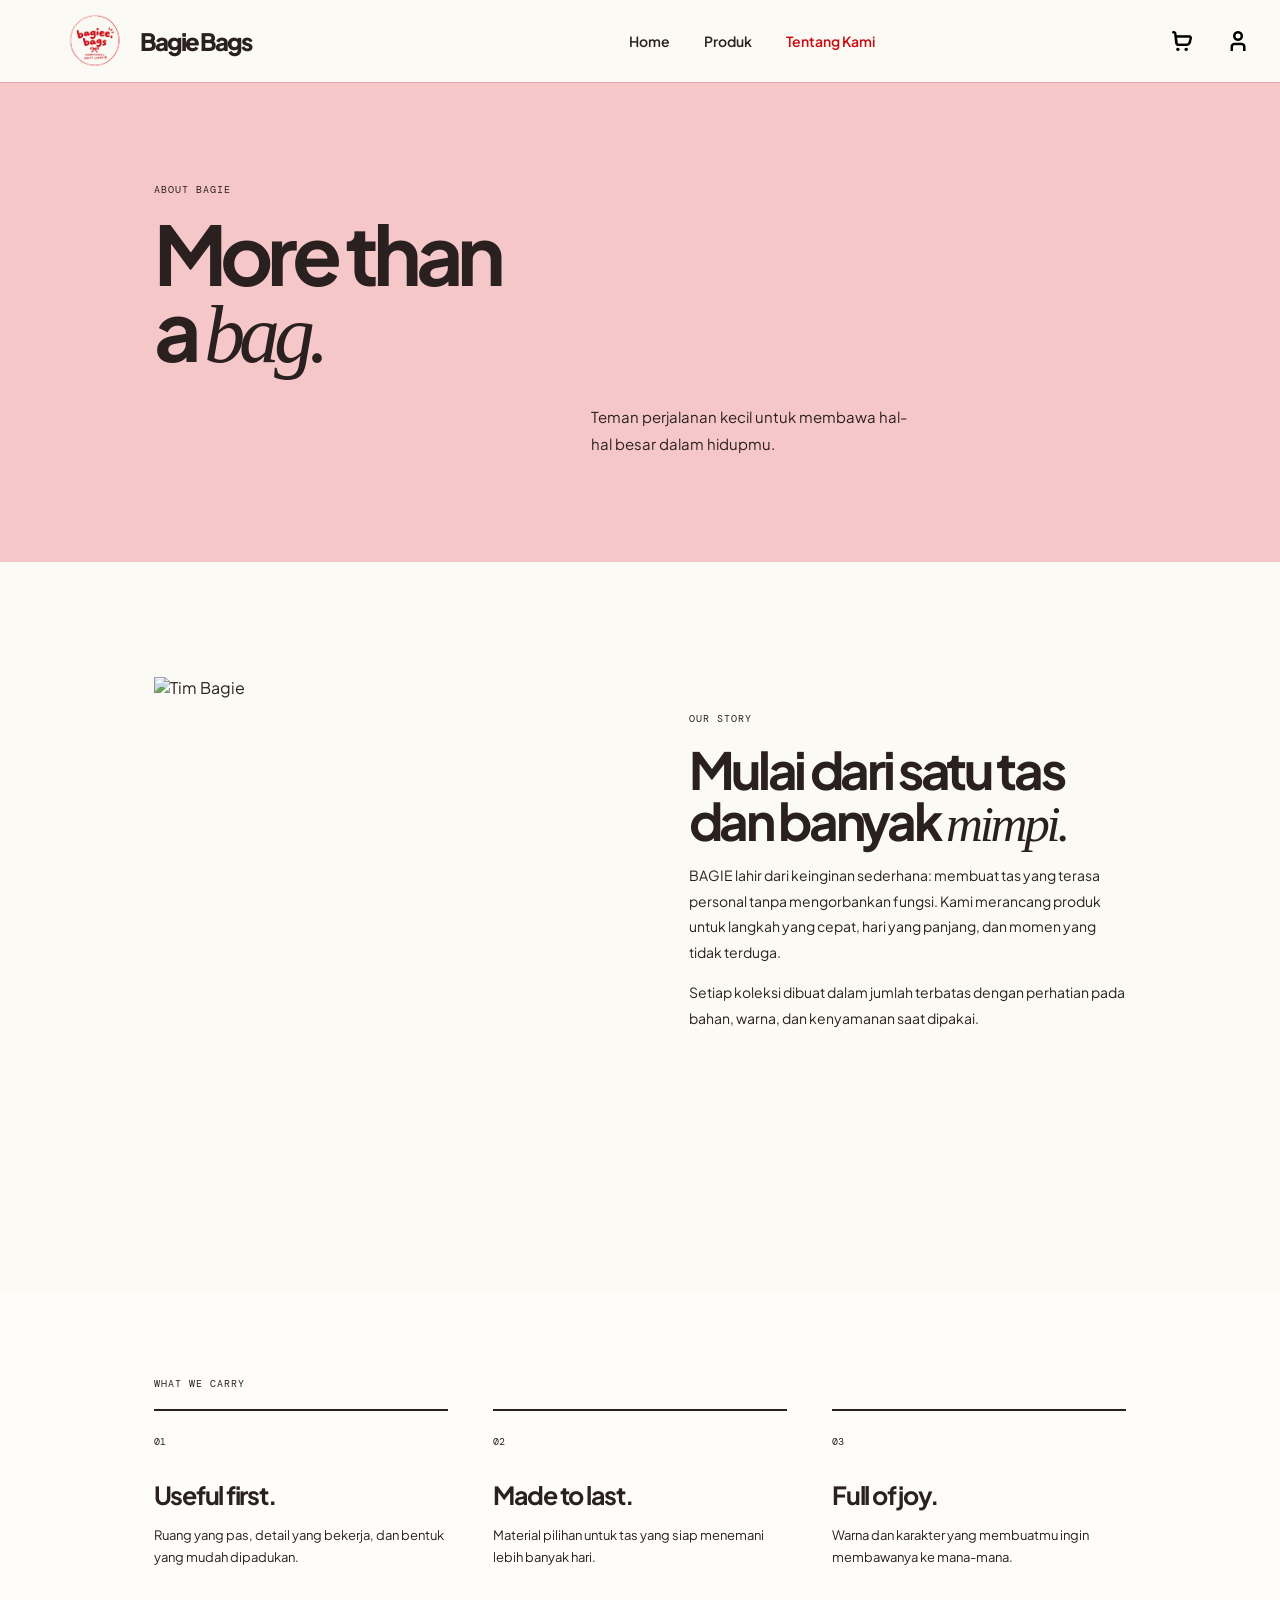
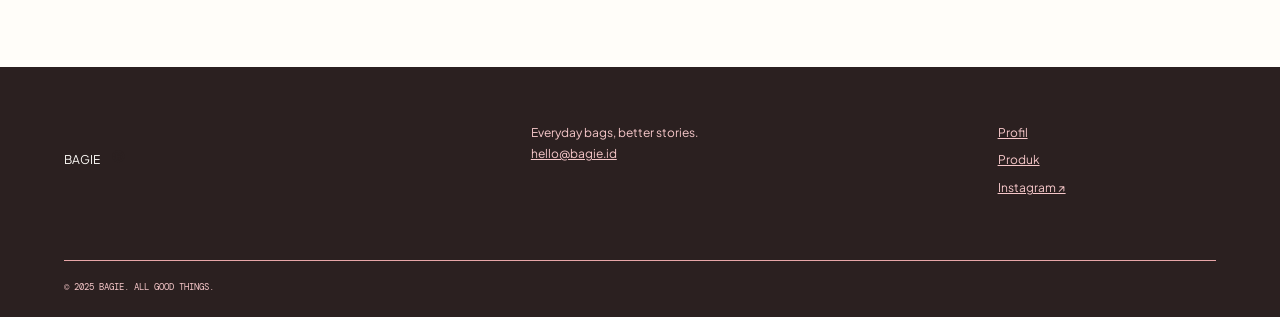
==== AboutUs.html @ 37ad92c9 "fix directory" ====
<!doctype html>
<html lang="id">
  <head>
    <meta charset="UTF-8" />
    <meta name="viewport" content="width=device-width, initial-scale=1.0" />
    <title>Tentang BAGIE</title>
    <link rel="preconnect" href="https://fonts.googleapis.com" />
    <link rel="preconnect" href="https://fonts.gstatic.com" crossorigin />
    <link
      href="https://fonts.googleapis.com/css2?family=DM+Mono:wght@400;500&family=Plus+Jakarta+Sans:wght@400;500;600;700;800&display=swap"
      rel="stylesheet"
    />
    <link rel="stylesheet" href="./assets/css/style.css" />
  </head>
  <body>
    <!-- <div class="announcement">
      GRATIS ONGKIR UNTUK PEMBELIAN MIN. RP500.000 <span>✦</span> KIRIM KE
      SELURUH INDONESIA
    </div> -->
    <header class="header">
      <a class="logo" href="index.html"
        ><img
          src="../assets/logo/logo_rb_bagiee.bags.png"
          alt="Bagiee Bags Logo"
        /><span>Bagie Bags</span></a
      >
      <button class="menu-toggle" aria-label="Buka menu">☰</button>
      <nav class="nav">
        <a href="index.html">Home</a><a href="products.html">Produk</a
        ><a class="selected" href="AboutUs.html">Tentang Kami</a>
      </nav>
      <span class="icon-links"
        ><a class="card-link" href="products.html"
          ><img
            src="../assets/icons/card.png"
            alt="Keranjang" /><span></span></a
        ><a class="card-link" href="products.html"
          ><img src="../assets/icons/user.png" alt="Akun" /><span></span></a
      ></span>
    </header>
    <main class="profile">
      <section class="profile-hero">
        <p class="eyebrow">ABOUT BAGIE</p>
        <h1>More than<br />a <em>bag.</em></h1>
        <p>Teman perjalanan kecil untuk membawa hal-hal besar dalam hidupmu.</p>
      </section>
      <section class="story">
        <img
          src="https://images.unsplash.com/photo-1556761175-b413da4baf72?auto=format&fit=crop&w=1100&q=85"
          alt="Tim Bagie"
        />
        <div>
          <p class="eyebrow">OUR STORY</p>
          <h2>Mulai dari satu tas dan banyak <em>mimpi.</em></h2>
          <p>
            BAGIE lahir dari keinginan sederhana: membuat tas yang terasa
            personal tanpa mengorbankan fungsi. Kami merancang produk untuk
            langkah yang cepat, hari yang panjang, dan momen yang tidak terduga.
          </p>
          <p>
            Setiap koleksi dibuat dalam jumlah terbatas dengan perhatian pada
            bahan, warna, dan kenyamanan saat dipakai.
          </p>
        </div>
      </section>
      <section class="values">
        <p class="eyebrow">WHAT WE CARRY</p>
        <div>
          <article>
            <span>01</span>
            <h3>Useful first.</h3>
            <p>
              Ruang yang pas, detail yang bekerja, dan bentuk yang mudah
              dipadukan.
            </p>
          </article>
          <article>
            <span>02</span>
            <h3>Made to last.</h3>
            <p>
              Material pilihan untuk tas yang siap menemani lebih banyak hari.
            </p>
          </article>
          <article>
            <span>03</span>
            <h3>Full of joy.</h3>
            <p>
              Warna dan karakter yang membuatmu ingin membawanya ke mana-mana.
            </p>
          </article>
        </div>
      </section>
    </main>
    <footer>
      <a class="logo" href="index.html">BAGIE<span>®</span></a>
      <div>
        <p>Everyday bags, better stories.</p>
        <a href="mailto:hello@bagie.id">hello@bagie.id</a>
      </div>
      <div class="footer-links">
        <a href="AboutUs.html">Profil</a><a href="products.html">Produk</a
        ><a href="https://instagram.com" target="_blank">Instagram ↗</a>
      </div>
      <p class="copyright">© 2025 BAGIE. ALL GOOD THINGS.</p>
    </footer>
    <script src="./assets/js/script.js"></script>
  </body>
</html>
---- assets/css/style.css ----
:root {
  --ink: #2b2020;
  --cream: #fcfaf4;
  --orange: #cb0a12;
  --lime: #f6c7c9;
  --line: #e8a6a8;
  --surface: #fffdf9;
  --mono: "DM Mono", monospace;
}

/* Scrollbar tipis bernuansa putih-abu */
html {
  scrollbar-width: thin;
  scrollbar-color: #cfcfcf #ffffff;
}

::-webkit-scrollbar {
  width: 7px;
}

::-webkit-scrollbar-track {
  background: #ffffff;
}

::-webkit-scrollbar-thumb {
  background: #cfcfcf;
  border: 2px solid #ffffff;
  border-radius: 999px;
}

::-webkit-scrollbar-thumb:hover {
  background: #b6b6b6;
}
* {
  box-sizing: border-box;
}
html {
  scroll-behavior: smooth;
}
body {
  margin: 0;
  background: var(--cream);
  color: var(--ink);
  font-family: "Plus Jakarta Sans", sans-serif;
}
.announcement {
  background: var(--ink);
  color: var(--cream);
  text-align: center;
  font: 10px var(--mono);
  letter-spacing: 0.08em;
  padding: 11px 15px;
}
.announcement span {
  color: var(--lime);
  margin: 0 18px;
}
.header {
  height: 83px;
  border-bottom: 1px solid var(--line);
  display: flex;
  align-items: center;
  justify-content: space-between;
  padding-left: 4.7%;
  padding-right: 2%;
  position: relative;
  background: var(--cream);
  z-index: 5;
}
.logo {
  text-decoration: none;
  display: flex;
  align-items: center;
  gap: 10px;
}
.logo span {
  color: var(--ink);
  font-size: 24px;
  font-weight: 800;
  letter-spacing: -2px;
  position: relative;
  display: inline-block;
}
.logo img {
  width: 70px;
  height: auto;
}
.nav {
  display: flex;
  gap: 34px;
  margin-left: 80px;
}
.nav a,
.card-link {
  color: var(--ink);
  text-decoration: none;
  font-size: 14px;
  font-weight: 600;
  display: flex;
  align-items: center;
}
.card-link img {
  width: 20px;
  height: auto;
  margin-right: 6px;
}
.nav a.selected,
.nav a:hover {
  color: var(--orange);
}
.icon-links {
  display: flex;
  gap: 30px;
}
.menu-toggle {
  display: none;
  border: 0;
  background: none;
  font-size: 22px;
}
.hero {
  min-height: 570px;
  display: grid;
  grid-template-columns: 47% 46% 7%;
  padding-left: 9.5%;
  background: var(--lime);
  overflow: hidden;
}
.hero-copy {
  padding: 83px 25px 60px 0;
}
.eyebrow {
  font: 10px var(--mono);
  letter-spacing: 0.1em;
  margin: 0 0 19px;
}
.hero h1,
.profile h1 {
  font-size: clamp(48px, 6.4vw, 92px);
  line-height: 0.93;
  letter-spacing: -0.075em;
  margin: 0;
  font-weight: 700;
}
.hero h1 em,
h2 em,
.profile h1 em {
  font-family: Georgia, serif;
  font-weight: 400;
}
.hero-text {
  max-width: 315px;
  font-size: 14px;
  line-height: 1.8;
  margin: 27px 0 28px;
}
.button {
  display: inline-flex;
  align-items: center;
  gap: 36px;
  background: var(--ink);
  color: white;
  text-decoration: none;
  font-size: 12px;
  font-weight: 700;
  padding: 16px 18px;
}
.button span {
  color: var(--lime);
  font-size: 18px;
}
.hero-image {
  height: 100%;
  position: relative;
}
.hero-image img {
  width: 100%;
  height: 100%;
  min-height: 570px;
  object-fit: cover;
  filter: saturate(0.8);
}
.image-label {
  position: absolute;
  z-index: 1;
  right: 14px;
  bottom: 13px;
  color: var(--surface);
  font: 9px var(--mono);
  text-align: right;
  letter-spacing: 0.1em;
}
.vertical-text {
  writing-mode: vertical-rl;
  font: 10px var(--mono);
  letter-spacing: 0.12em;
  align-self: center;
}
.intro {
  padding: 130px 12% 128px;
  display: grid;
  grid-template-columns: 50% 40%;
  column-gap: 10%;
}
.intro .eyebrow {
  grid-column: 1;
}
.intro h2,
.section-head h2,
.story h2 {
  font-size: clamp(39px, 4.8vw, 68px);
  line-height: 0.98;
  letter-spacing: -0.065em;
  margin: 0;
  grid-column: 1;
}
.intro > p:not(.eyebrow) {
  grid-column: 2;
  grid-row: 2;
  font-size: 15px;
  line-height: 1.8;
  margin: 5px 0 20px;
}
.text-link {
  grid-column: 2;
  color: var(--ink);
  font-size: 12px;
  font-weight: 700;
  text-decoration: none;
  align-self: end;
}
.collection {
  padding: 84px 5% 110px;
  background: var(--surface);
}
.section-head {
  display: flex;
  justify-content: space-between;
  align-items: end;
}
.section-head h2 {
  margin: 0;
}
.product-count {
  font: 10px var(--mono);
  margin: 0 0 7px;
}
.filters {
  display: flex;
  gap: 8px;
  margin: 42px 0 30px;
  overflow: auto;
}
.filter {
  border: 1px solid var(--line);
  border-radius: 25px;
  padding: 10px 17px;
  background: transparent;
  font: 11px var(--mono);
  white-space: nowrap;
  cursor: pointer;
}
.filter.active,
.filter:hover {
  background: var(--ink);
  border-color: var(--ink);
  color: var(--surface);
}
.products {
  display: grid;
  grid-template-columns: repeat(4, 1fr);
  gap: 22px;
}
.product-card {
  display: block;
  color: inherit;
  text-decoration: none;
  transition: transform 0.25s;
}
.product-card:hover {
  transform: translateY(-6px);
}
.product-photo {
  height: 330px;
  background: var(--lime);
  overflow: hidden;
  position: relative;
}
.product-photo img {
  width: 100%;
  height: 100%;
  object-fit: cover;
  transition: transform 0.4s;
}
.product-card:hover img {
  transform: scale(1.05);
}
.badge {
  position: absolute;
  left: 11px;
  top: 11px;
  padding: 6px 8px;
  background: var(--surface);
  font: 9px var(--mono);
  z-index: 1;
}
.product-meta {
  display: flex;
  justify-content: space-between;
  gap: 10px;
  padding-top: 13px;
}
.product-name {
  font-size: 13px;
  font-weight: 700;
  margin: 0;
}
.product-type,
.product-price {
  font: 10px var(--mono);
  margin: 5px 0 0;
}
.product-price {
  white-space: nowrap;
}
.banner {
  background: var(--orange);
  min-height: 410px;
  color: var(--surface);
  padding: 72px 10%;
  display: flex;
  justify-content: space-between;
  align-items: end;
}
.banner h2 {
  font-size: clamp(44px, 5.5vw, 75px);
  letter-spacing: -0.07em;
  line-height: 0.94;
  margin: 0 0 30px;
}
.banner h2 em {
  font-family: Georgia, serif;
  font-weight: 400;
}
.button.light {
  background: var(--surface);
  color: var(--ink);
}
.banner-number {
  font:
    clamp(65px, 10vw, 135px) Georgia,
    serif;
  margin: 0;
  line-height: 0.8;
}
.banner-number span {
  font-family: var(--mono);
  font-size: 0.4em;
}
footer {
  background: var(--ink);
  color: var(--cream);
  padding: 55px 5% 24px;
  display: grid;
  grid-template-columns: 2fr 2fr 1fr;
  gap: 30px;
}
footer .logo {
  color: var(--surface);
}
footer p,
footer a {
  font-size: 12px;
  color: var(--lime);
  line-height: 1.8;
  margin: 0;
}
footer a {
  display: block;
}
.footer-links {
  display: grid;
  gap: 6px;
}
.copyright {
  grid-column: 1/-1;
  border-top: 1px solid var(--line);
  padding-top: 20px;
  margin-top: 32px !important;
  font: 9px var(--mono);
}
/* Profile */
.catalogue-intro {
  padding: 105px 12% 92px;
  background: var(--lime);
}
.catalogue-intro h1 {
  font-size: clamp(55px, 7vw, 98px);
  letter-spacing: -0.075em;
  line-height: 0.92;
  margin: 0;
}
.catalogue-intro h1 em {
  font-family: Georgia, serif;
  font-weight: 400;
}
.catalogue-intro > p:last-child {
  max-width: 340px;
  font-size: 14px;
  line-height: 1.8;
  margin: 30px 0 0 45%;
}
.catalogue-list {
  padding: 38px 5% 110px;
  background: var(--surface);
}
.catalogue-bar {
  display: flex;
  justify-content: space-between;
  border-bottom: 1px solid var(--line);
  padding-bottom: 18px;
  margin-bottom: 30px;
}
.catalogue-bar p {
  font: 10px var(--mono);
  letter-spacing: 0.08em;
  margin: 0;
}
.catalogue-grid .product-photo {
  height: 375px;
}
.profile-hero {
  padding: 100px 12% 105px;
  background: var(--lime);
}
.profile-hero > p:last-child {
  max-width: 330px;
  font-size: 15px;
  line-height: 1.8;
  margin: 30px 0 0 45%;
}
.story {
  display: grid;
  grid-template-columns: 1fr 1fr;
  gap: 10%;
  padding: 115px 12%;
}
.story img {
  width: 100%;
  height: 500px;
  object-fit: cover;
  filter: saturate(0.75);
}
.story > div {
  padding-top: 35px;
}
.story h2 {
  font-size: clamp(34px, 4vw, 58px);
}
.story p:not(.eyebrow) {
  font-size: 14px;
  line-height: 1.85;
}
.values {
  padding: 85px 12%;
  background: var(--surface);
}
.values > div {
  display: grid;
  grid-template-columns: repeat(3, 1fr);
  gap: 45px;
}
.values article {
  border-top: 2px solid var(--ink);
  padding-top: 17px;
}
.values span {
  font: 10px var(--mono);
}
.values h3 {
  font-size: 25px;
  letter-spacing: -0.05em;
  margin: 30px 0 12px;
}
.values article p {
  font-size: 13px;
  line-height: 1.7;
}
/* Detail */
.detail {
  padding: 31px 5% 100px;
}
.back-link {
  color: var(--ink);
  font: 11px var(--mono);
  text-decoration: none;
}
.detail-layout {
  margin-top: 30px;
  display: grid;
  grid-template-columns: 57% 1fr;
  gap: 8%;
}
.detail-image {
  background: var(--lime);
  height: 620px;
}
.detail-image img {
  width: 100%;
  height: 100%;
  object-fit: cover;
}
.detail-info {
  padding: 22px 0;
}
.detail-info h1 {
  font-size: 50px;
  line-height: 1;
  letter-spacing: -0.07em;
  margin: 0;
}
.price {
  font: 14px var(--mono);
  margin: 18px 0 30px;
}
.description {
  font-size: 14px;
  line-height: 1.8;
  max-width: 350px;
  margin-bottom: 33px;
}
.colour {
  border-top: 1px solid var(--line);
  padding-top: 22px;
}
.swatches {
  display: flex;
  gap: 10px;
}
.swatch {
  width: 25px;
  height: 25px;
  border: 2px solid transparent;
  border-radius: 50%;
  cursor: pointer;
}
.swatch.active {
  outline: 1px solid var(--ink);
  outline-offset: 3px;
}
.add-button {
  margin: 34px 0 17px;
  width: 100%;
  border: 0;
  background: var(--ink);
  color: white;
  padding: 17px;
  text-align: left;
  font-weight: 700;
  cursor: pointer;
}
.add-button span {
  float: right;
  color: var(--lime);
  font-size: 20px;
  line-height: 0.6;
}
.shipping {
  font-size: 11px;
  text-align: center;
  color: var(--ink);
  opacity: 0.72;
}
.detail details {
  border-top: 1px solid var(--line);
  padding: 18px 0;
  font-size: 12px;
}
.detail summary {
  list-style: none;
  font-weight: 700;
  cursor: pointer;
}
.detail summary span {
  float: right;
  font-size: 17px;
}
.detail details p {
  font-size: 12px;
  line-height: 1.7;
  color: var(--ink);
  opacity: 0.72;
  max-width: 350px;
}
@media (max-width: 700px) {
  .catalogue-intro {
    padding: 75px 8%;
  }
  .catalogue-intro > p:last-child {
    margin: 28px 0 0;
  }
  .catalogue-list {
    padding: 28px 6% 70px;
  }
  .catalogue-grid .product-photo {
    height: 235px;
  }
  .announcement {
    font-size: 8px;
    padding: 9px;
  }
  .announcement span {
    margin: 0 7px;
  }
  .header {
    height: 66px;
    padding: 0 6%;
  }
  .nav,
  .bag-link {
    display: none;
  }
  .menu-toggle {
    display: block;
    order: 3;
  }
  .nav.open {
    display: flex;
    position: absolute;
    top: 65px;
    left: 0;
    right: 0;
    margin: 0;
    padding: 22px 6%;
    background: var(--cream);
    border-bottom: 1px solid var(--line);
    z-index: 3;
    flex-direction: column;
    gap: 17px;
  }
  .hero {
    grid-template-columns: 1fr;
    min-height: auto;
    padding: 0;
  }
  .hero-copy {
    padding: 65px 8% 45px;
  }
  .hero-image {
    height: 370px;
  }
  .hero-image img {
    min-height: 0;
  }
  .vertical-text {
    display: none;
  }
  .intro {
    display: block;
    padding: 80px 8%;
  }
  .intro > p:not(.eyebrow) {
    margin: 30px 0 20px;
  }
  .collection {
    padding: 65px 6%;
  }
  .products {
    grid-template-columns: repeat(2, 1fr);
    gap: 25px 12px;
  }
  .product-photo {
    height: 235px;
  }
  .section-head h2 {
    font-size: 42px;
  }
  .product-count {
    display: none;
  }
  .banner {
    padding: 60px 8%;
    min-height: 360px;
  }
  .banner-number {
    display: none;
  }
  footer {
    grid-template-columns: 1fr 1fr;
    padding: 42px 7% 20px;
  }
  .copyright {
    grid-column: 1/-1;
  }
  .profile-hero {
    padding: 75px 8%;
  }
  .profile-hero > p:last-child {
    margin: 28px 0 0;
  }
  .story {
    display: block;
    padding: 70px 8%;
  }
  .story img {
    height: 360px;
  }
  .story > div {
    padding-top: 45px;
  }
  .values {
    padding: 65px 8%;
  }
  .values > div {
    grid-template-columns: 1fr;
    gap: 28px;
  }
  .detail {
    padding: 24px 6% 65px;
  }
  .detail-layout {
    display: block;
  }
  .detail-image {
    height: 440px;
  }
  .detail-info {
    padding-top: 35px;
  }
  .detail-info h1 {
    font-size: 42px;
  }
}
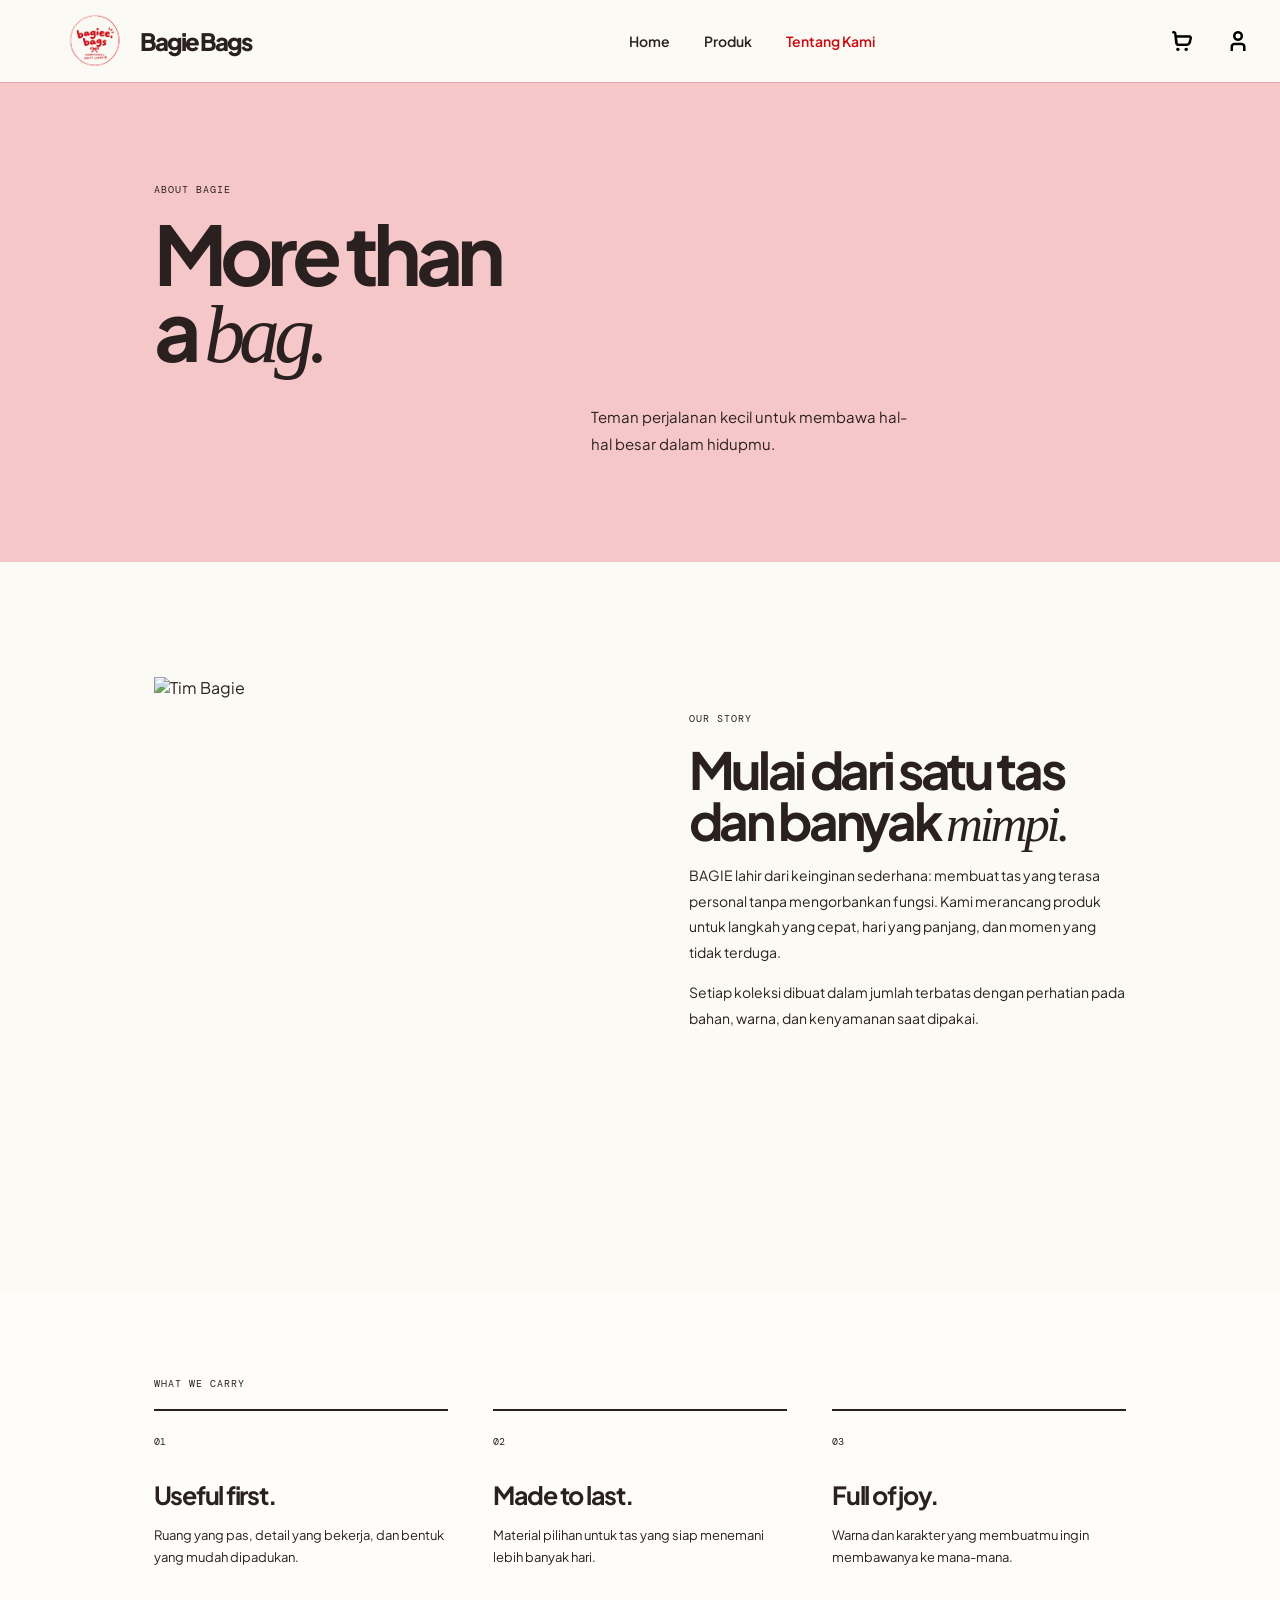
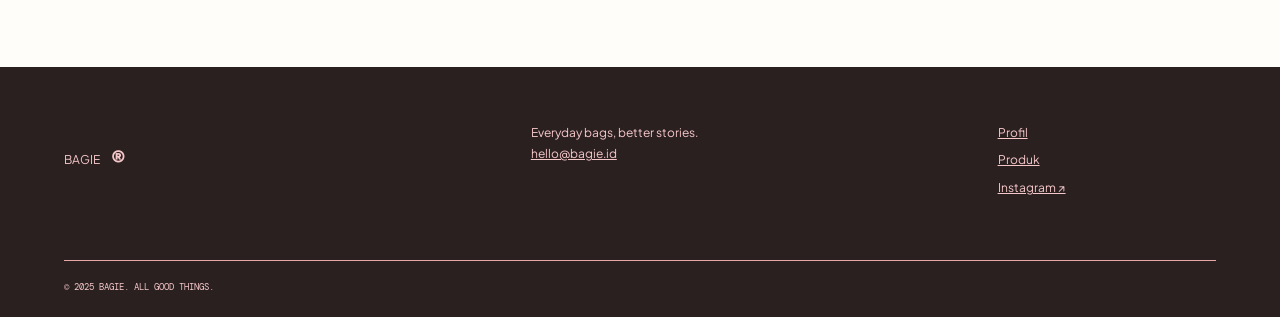
==== commit 6170339d: "perbaiki isi index" ====
--- a/AboutUs.html
+++ b/AboutUs.html
@@ -29,12 +29,11 @@
         <a href="index.html">Home</a><a href="products.html">Produk</a
         ><a class="selected" href="AboutUs.html">Tentang Kami</a>
       </nav>
-      <span class="icon-links"
-        ><a class="card-link" href="products.html"
-          ><img
-            src="../assets/icons/card.png"
-            alt="Keranjang" /><span></span></a
-        ><a class="card-link" href="products.html"
+      <span class="icon-links">
+        <a class="card-link" href="keranjang.html"
+          ><img src="../assets/icons/card.png" alt="Keranjang" /><span></span
+        ></a>
+        <a class="card-link" href="user.html"
           ><img src="../assets/icons/user.png" alt="Akun" /><span></span></a
       ></span>
     </header>
--- a/assets/css/style.css
+++ b/assets/css/style.css
@@ -82,8 +82,9 @@
   display: inline-block;
 }
 .logo img {
-  width: 70px;
-  height: auto;
+  max-width: 70px;
+  height: 70px;
+  object-fit: contain;
 }
 .nav {
   display: flex;
@@ -149,7 +150,7 @@
   font-weight: 400;
 }
 .hero-text {
-  max-width: 315px;
+  max-width: 415px;
   font-size: 14px;
   line-height: 1.8;
   margin: 27px 0 28px;
@@ -174,11 +175,10 @@
   position: relative;
 }
 .hero-image img {
-  width: 100%;
-  height: 100%;
-  min-height: 570px;
-  object-fit: cover;
-  filter: saturate(0.8);
+  width: 90%;
+  height: 90%;
+  min-height: 500px;
+  object-fit: contain;
 }
 .image-label {
   position: absolute;
@@ -189,6 +189,7 @@
   font: 9px var(--mono);
   text-align: right;
   letter-spacing: 0.1em;
+  color: #2b2020;
 }
 .vertical-text {
   writing-mode: vertical-rl;
@@ -365,8 +366,14 @@
   grid-template-columns: 2fr 2fr 1fr;
   gap: 30px;
 }
-footer .logo {
-  color: var(--surface);
+footer .logo span {
+  color: var(--lime);
+  font-size: 24px;
+  font-weight: 800;
+  letter-spacing: -2px;
+  position: relative;
+  display: inline-block;
+  text-decoration: none;
 }
 footer p,
 footer a {
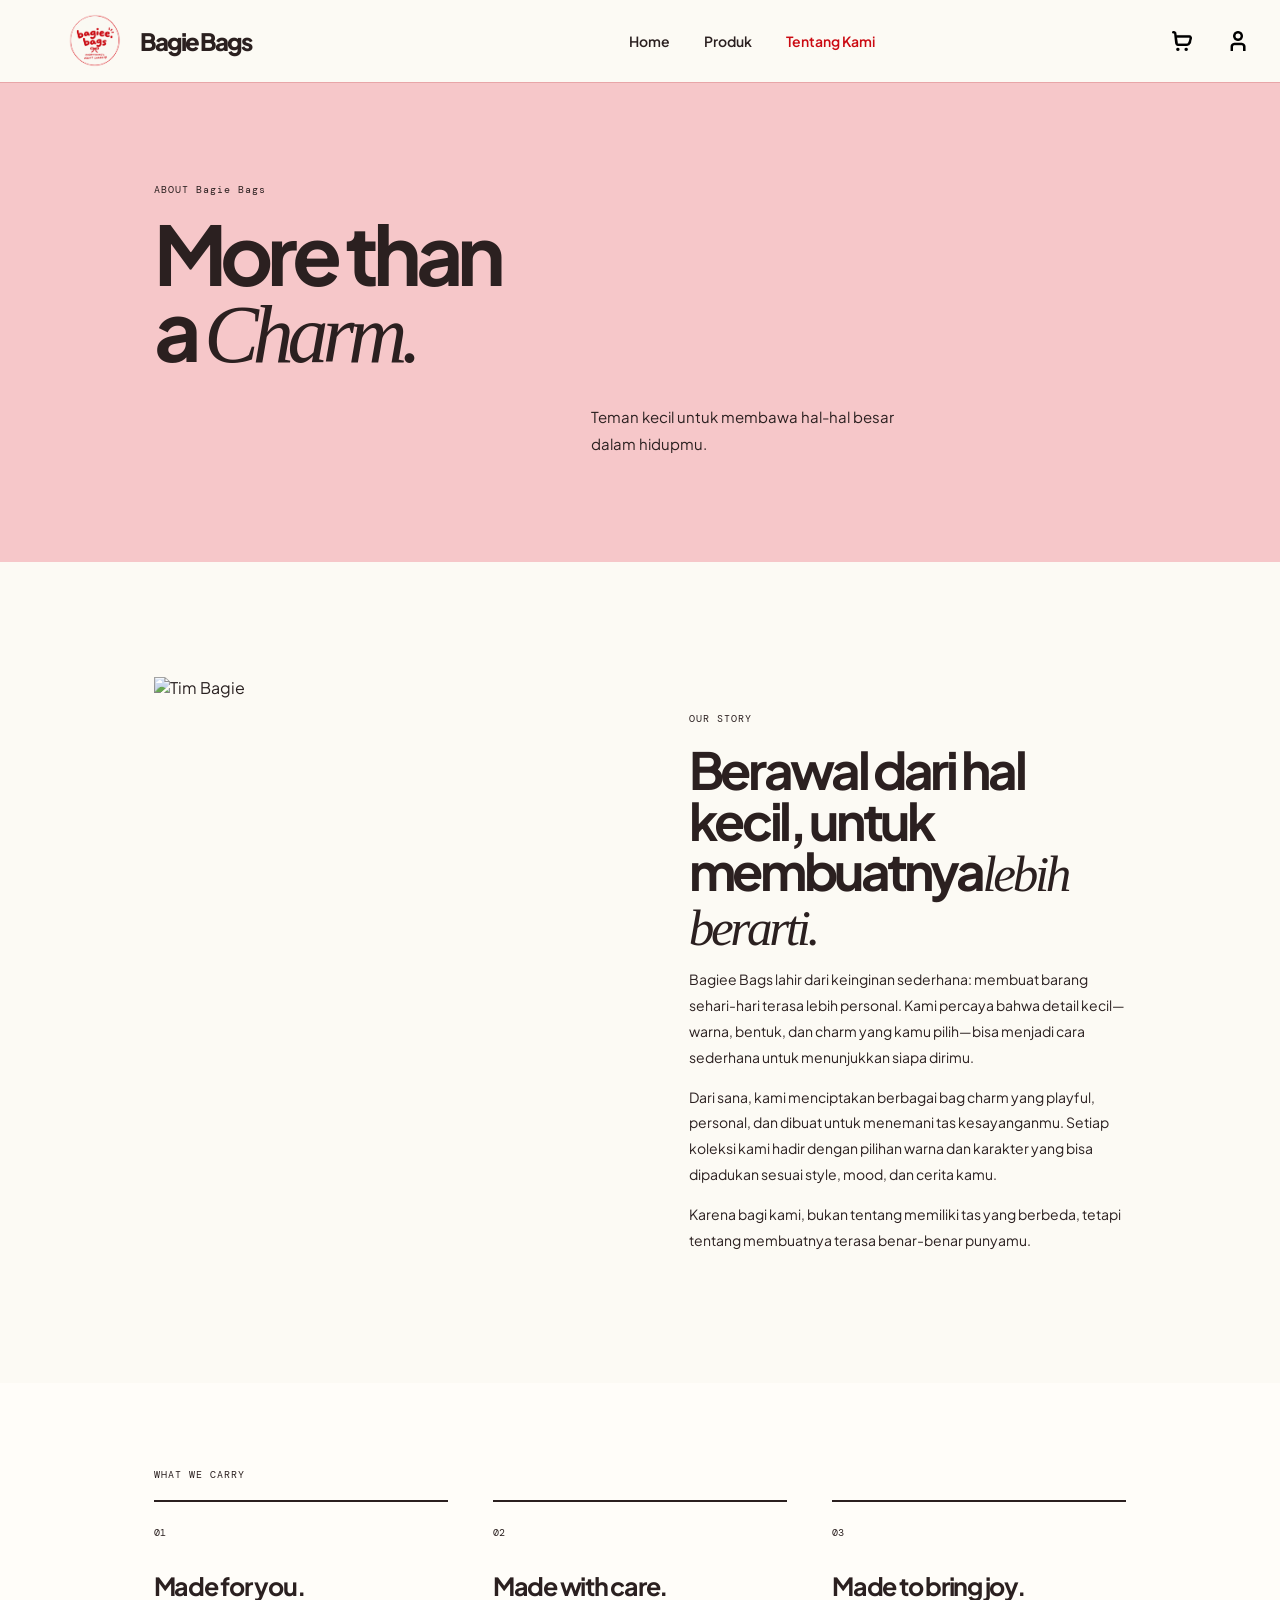
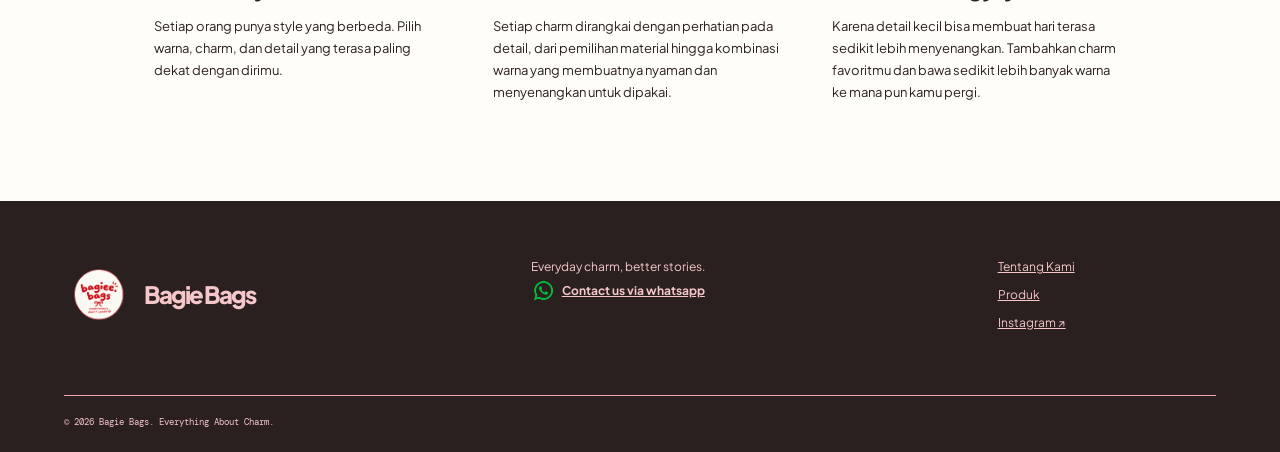
==== commit 5b67fb94: "perbaiki heaader footer" ====
--- a/AboutUs.html
+++ b/AboutUs.html
@@ -3,7 +3,7 @@
   <head>
     <meta charset="UTF-8" />
     <meta name="viewport" content="width=device-width, initial-scale=1.0" />
-    <title>Tentang BAGIE</title>
+    <title>Tentang - Bagiee Bags</title>
     <link rel="preconnect" href="https://fonts.googleapis.com" />
     <link rel="preconnect" href="https://fonts.gstatic.com" crossorigin />
     <link
@@ -20,7 +20,7 @@
     <header class="header">
       <a class="logo" href="index.html"
         ><img
-          src="../assets/logo/logo_rb_bagiee.bags.png"
+          src="./assets/logo/logo_rb_bagiee.bags.png"
           alt="Bagiee Bags Logo"
         /><span>Bagie Bags</span></a
       >
@@ -31,17 +31,17 @@
       </nav>
       <span class="icon-links">
         <a class="card-link" href="keranjang.html"
-          ><img src="../assets/icons/card.png" alt="Keranjang" /><span></span
+          ><img src="./assets/icons/card.png" alt="Keranjang" /><span></span
         ></a>
         <a class="card-link" href="user.html"
-          ><img src="../assets/icons/user.png" alt="Akun" /><span></span></a
+          ><img src="./assets/icons/user.png" alt="Akun" /><span></span></a
       ></span>
     </header>
     <main class="profile">
       <section class="profile-hero">
-        <p class="eyebrow">ABOUT BAGIE</p>
-        <h1>More than<br />a <em>bag.</em></h1>
-        <p>Teman perjalanan kecil untuk membawa hal-hal besar dalam hidupmu.</p>
+        <p class="eyebrow">ABOUT Bagie Bags</p>
+        <h1>More than<br />a <em>Charm.</em></h1>
+        <p>Teman kecil untuk membawa hal-hal besar dalam hidupmu.</p>
       </section>
       <section class="story">
         <img
@@ -50,15 +50,24 @@
         />
         <div>
           <p class="eyebrow">OUR STORY</p>
-          <h2>Mulai dari satu tas dan banyak <em>mimpi.</em></h2>
+          <h2>
+            Berawal dari hal kecil, untuk membuatnya<em>lebih berarti.</em>
+          </h2>
           <p>
-            BAGIE lahir dari keinginan sederhana: membuat tas yang terasa
-            personal tanpa mengorbankan fungsi. Kami merancang produk untuk
-            langkah yang cepat, hari yang panjang, dan momen yang tidak terduga.
+            Bagiee Bags lahir dari keinginan sederhana: membuat barang
+            sehari-hari terasa lebih personal. Kami percaya bahwa detail
+            kecil—warna, bentuk, dan charm yang kamu pilih—bisa menjadi cara
+            sederhana untuk menunjukkan siapa dirimu.
           </p>
           <p>
-            Setiap koleksi dibuat dalam jumlah terbatas dengan perhatian pada
-            bahan, warna, dan kenyamanan saat dipakai.
+            Dari sana, kami menciptakan berbagai bag charm yang playful,
+            personal, dan dibuat untuk menemani tas kesayanganmu. Setiap koleksi
+            kami hadir dengan pilihan warna dan karakter yang bisa dipadukan
+            sesuai style, mood, dan cerita kamu.
+          </p>
+          <p>
+            Karena bagi kami, bukan tentang memiliki tas yang berbeda, tetapi
+            tentang membuatnya terasa benar-benar punyamu.
           </p>
         </div>
       </section>
@@ -67,40 +76,38 @@
         <div>
           <article>
             <span>01</span>
-            <h3>Useful first.</h3>
+            <h3>Made for you.</h3>
             <p>
-              Ruang yang pas, detail yang bekerja, dan bentuk yang mudah
-              dipadukan.
+              Setiap orang punya style yang berbeda. Pilih warna, charm, dan
+              detail yang terasa paling dekat dengan dirimu.
             </p>
           </article>
           <article>
             <span>02</span>
-            <h3>Made to last.</h3>
+            <h3>Made with care.</h3>
             <p>
-              Material pilihan untuk tas yang siap menemani lebih banyak hari.
+              Setiap charm dirangkai dengan perhatian pada detail, dari
+              pemilihan material hingga kombinasi warna yang membuatnya nyaman
+              dan menyenangkan untuk dipakai.
             </p>
           </article>
           <article>
             <span>03</span>
-            <h3>Full of joy.</h3>
+            <h3>Made to bring joy.</h3>
             <p>
-              Warna dan karakter yang membuatmu ingin membawanya ke mana-mana.
+              Karena detail kecil bisa membuat hari terasa sedikit lebih
+              menyenangkan. Tambahkan charm favoritmu dan bawa sedikit lebih
+              banyak warna ke mana pun kamu pergi.
             </p>
           </article>
         </div>
       </section>
     </main>
     <footer>
-      <a class="logo" href="index.html">BAGIE<span>®</span></a>
-      <div>
-        <p>Everyday bags, better stories.</p>
-        <a href="mailto:hello@bagie.id">hello@bagie.id</a>
-      </div>
-      <div class="footer-links">
-        <a href="AboutUs.html">Profil</a><a href="products.html">Produk</a
-        ><a href="https://instagram.com" target="_blank">Instagram ↗</a>
-      </div>
-      <p class="copyright">© 2025 BAGIE. ALL GOOD THINGS.</p>
+      <a class="logo" href="index.html"><img src="./assets/logo/logo_rb_bagiee.bags.png" alt="Bagiee Bags Logo" /><span class="logo_footer">Bagie Bags</span></a>
+      <div><p>Everyday charm, better stories.</p><a class="footer-wa-link" href="https://wa.me/62895638921313" target="_blank"><img class="footer-wa-icon" src="./assets/icons/whatsapp.png" alt="Whatsapp" />Contact us via whatsapp</a></div>
+      <div class="footer-links"><a href="AboutUs.html">Tentang Kami</a><a href="products.html">Produk</a><a href="https://www.instagram.com/bagiee.bags" target="_blank">Instagram ↗</a></div>
+      <p class="copyright">© 2026 Bagie Bags. Everything About Charm.</p>
     </footer>
     <script src="./assets/js/script.js"></script>
   </body>
--- a/assets/css/style.css
+++ b/assets/css/style.css
@@ -6,6 +6,102 @@
   --line: #e8a6a8;
   --surface: #fffdf9;
   --mono: "DM Mono", monospace;
+}
+
+/* Dummy pages: cart and account */
+.utility-page {
+  min-height: calc(100vh - 83px);
+  background: var(--surface);
+}
+
+.utility-heading {
+  padding: 92px 12% 78px;
+  background: var(--lime);
+}
+
+.utility-heading h1 {
+  margin: 0;
+  font-size: clamp(50px, 6vw, 82px);
+  line-height: 0.93;
+  letter-spacing: -0.075em;
+}
+
+.utility-heading h1 em {
+  font-family: Georgia, serif;
+  font-weight: 400;
+}
+
+.empty-state,
+.account-placeholder {
+  max-width: 640px;
+  margin: 0 auto;
+  padding: 105px 8%;
+  text-align: center;
+}
+
+.empty-state > img,
+.account-icon img {
+  width: 42px;
+  height: 42px;
+  object-fit: contain;
+}
+
+.empty-state h2,
+.account-placeholder h2 {
+  margin: 25px 0 12px;
+  font-size: clamp(27px, 3vw, 38px);
+  letter-spacing: -0.055em;
+}
+
+.empty-state p,
+.account-placeholder p {
+  max-width: 390px;
+  margin: 0 auto 30px;
+  font-size: 14px;
+  line-height: 1.8;
+}
+
+.account-icon {
+  display: grid;
+  width: 86px;
+  height: 86px;
+  margin: 0 auto;
+  place-items: center;
+  border: 1px solid var(--line);
+  border-radius: 50%;
+  background: var(--lime);
+}
+
+.account-icon img {
+  width: 34px;
+  height: 34px;
+}
+
+.account-actions {
+  display: flex;
+  justify-content: center;
+  gap: 10px;
+}
+
+.outline-button {
+  display: inline-flex;
+  align-items: center;
+  padding: 15px 20px;
+  border: 1px solid var(--ink);
+  color: var(--ink);
+  font-size: 12px;
+  font-weight: 700;
+  text-decoration: none;
+}
+
+.card-link.active-icon {
+  border-bottom: 0;
+}
+
+@media (max-width: 700px) {
+  .utility-page { min-height: calc(100vh - 66px); }
+  .utility-heading { padding: 70px 8%; }
+  .empty-state, .account-placeholder { padding: 75px 8%; }
 }
 
 /* Scrollbar tipis bernuansa putih-abu */
@@ -365,6 +461,17 @@
   display: grid;
   grid-template-columns: 2fr 2fr 1fr;
   gap: 30px;
+}
+.footer-wa-link {
+  display: flex;
+  align-items: center;
+  font-size: 12px;
+  font-weight: 700;
+}
+.footer-wa-icon {
+  width: 25px;
+  height: auto;
+  margin-right: 6px;
 }
 footer .logo span {
   color: var(--lime);
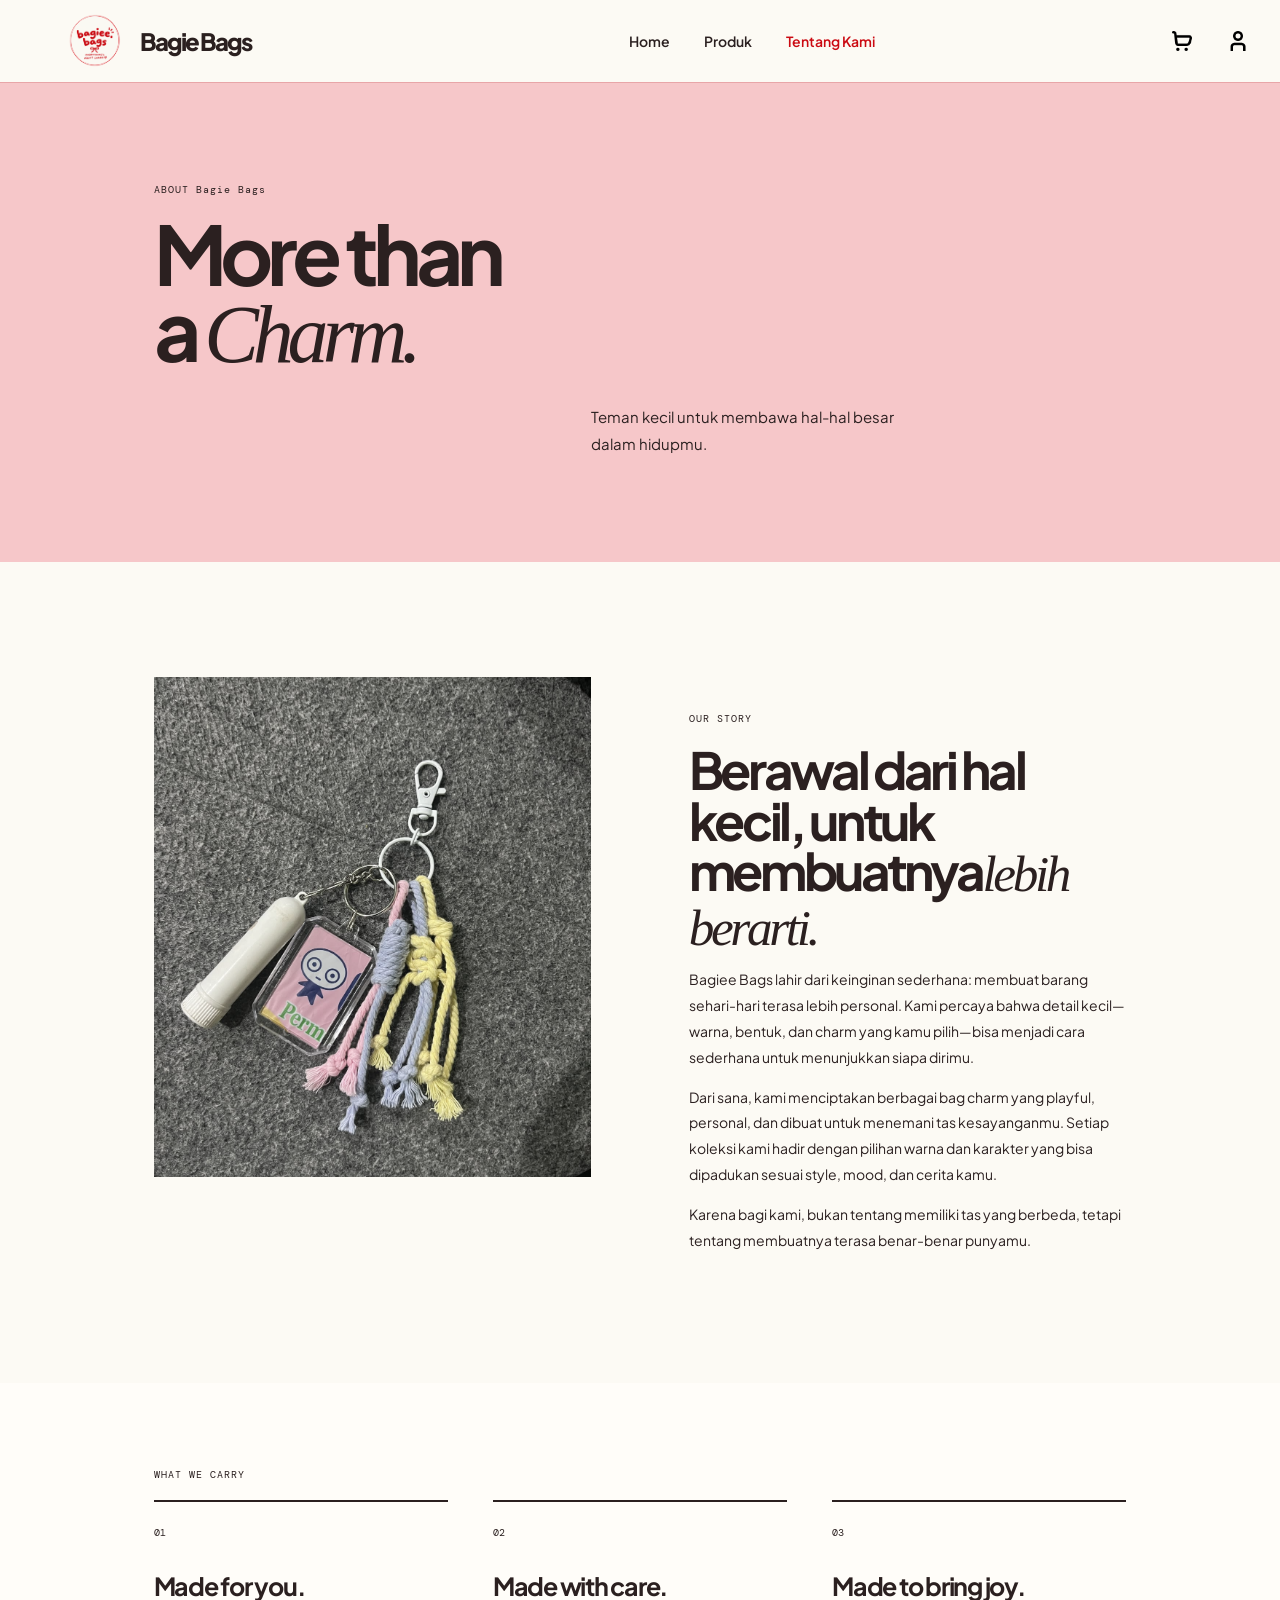
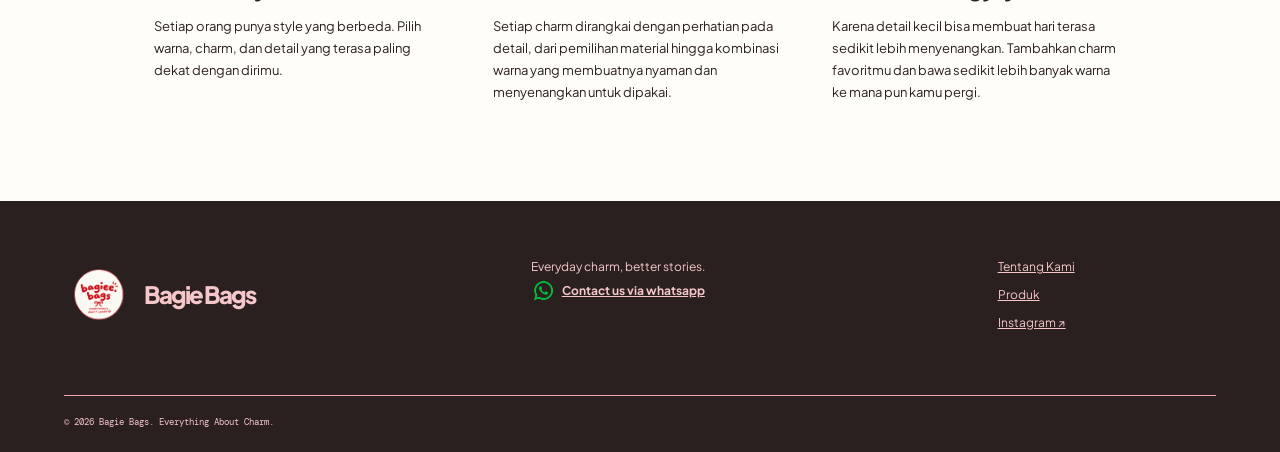
==== commit 3064efe1: "update gambar" ====
--- a/AboutUs.html
+++ b/AboutUs.html
@@ -44,10 +44,7 @@
         <p>Teman kecil untuk membawa hal-hal besar dalam hidupmu.</p>
       </section>
       <section class="story">
-        <img
-          src="https://images.unsplash.com/photo-1556761175-b413da4baf72?auto=format&fit=crop&w=1100&q=85"
-          alt="Tim Bagie"
-        />
+        <img src="./assets/images/tim_bagiee.jpeg" alt="Tim Bagie" />
         <div>
           <p class="eyebrow">OUR STORY</p>
           <h2>
@@ -104,9 +101,31 @@
       </section>
     </main>
     <footer>
-      <a class="logo" href="index.html"><img src="./assets/logo/logo_rb_bagiee.bags.png" alt="Bagiee Bags Logo" /><span class="logo_footer">Bagie Bags</span></a>
-      <div><p>Everyday charm, better stories.</p><a class="footer-wa-link" href="https://wa.me/62895638921313" target="_blank"><img class="footer-wa-icon" src="./assets/icons/whatsapp.png" alt="Whatsapp" />Contact us via whatsapp</a></div>
-      <div class="footer-links"><a href="AboutUs.html">Tentang Kami</a><a href="products.html">Produk</a><a href="https://www.instagram.com/bagiee.bags" target="_blank">Instagram ↗</a></div>
+      <a class="logo" href="index.html"
+        ><img
+          src="./assets/logo/logo_rb_bagiee.bags.png"
+          alt="Bagiee Bags Logo"
+        /><span class="logo_footer">Bagie Bags</span></a
+      >
+      <div>
+        <p>Everyday charm, better stories.</p>
+        <a
+          class="footer-wa-link"
+          href="https://wa.me/62895638921313"
+          target="_blank"
+          ><img
+            class="footer-wa-icon"
+            src="./assets/icons/whatsapp.png"
+            alt="Whatsapp"
+          />Contact us via whatsapp</a
+        >
+      </div>
+      <div class="footer-links">
+        <a href="AboutUs.html">Tentang Kami</a><a href="products.html">Produk</a
+        ><a href="https://www.instagram.com/bagiee.bags" target="_blank"
+          >Instagram ↗</a
+        >
+      </div>
       <p class="copyright">© 2026 Bagie Bags. Everything About Charm.</p>
     </footer>
     <script src="./assets/js/script.js"></script>
--- a/assets/css/style.css
+++ b/assets/css/style.css
@@ -99,9 +99,16 @@
 }
 
 @media (max-width: 700px) {
-  .utility-page { min-height: calc(100vh - 66px); }
-  .utility-heading { padding: 70px 8%; }
-  .empty-state, .account-placeholder { padding: 75px 8%; }
+  .utility-page {
+    min-height: calc(100vh - 66px);
+  }
+  .utility-heading {
+    padding: 70px 8%;
+  }
+  .empty-state,
+  .account-placeholder {
+    padding: 75px 8%;
+  }
 }
 
 /* Scrollbar tipis bernuansa putih-abu */
@@ -617,12 +624,12 @@
 }
 .detail-image {
   background: var(--lime);
-  height: 620px;
+  height: 70%;
 }
 .detail-image img {
   width: 100%;
   height: 100%;
-  object-fit: cover;
+  object-fit: contain;
 }
 .detail-info {
   padding: 22px 0;
